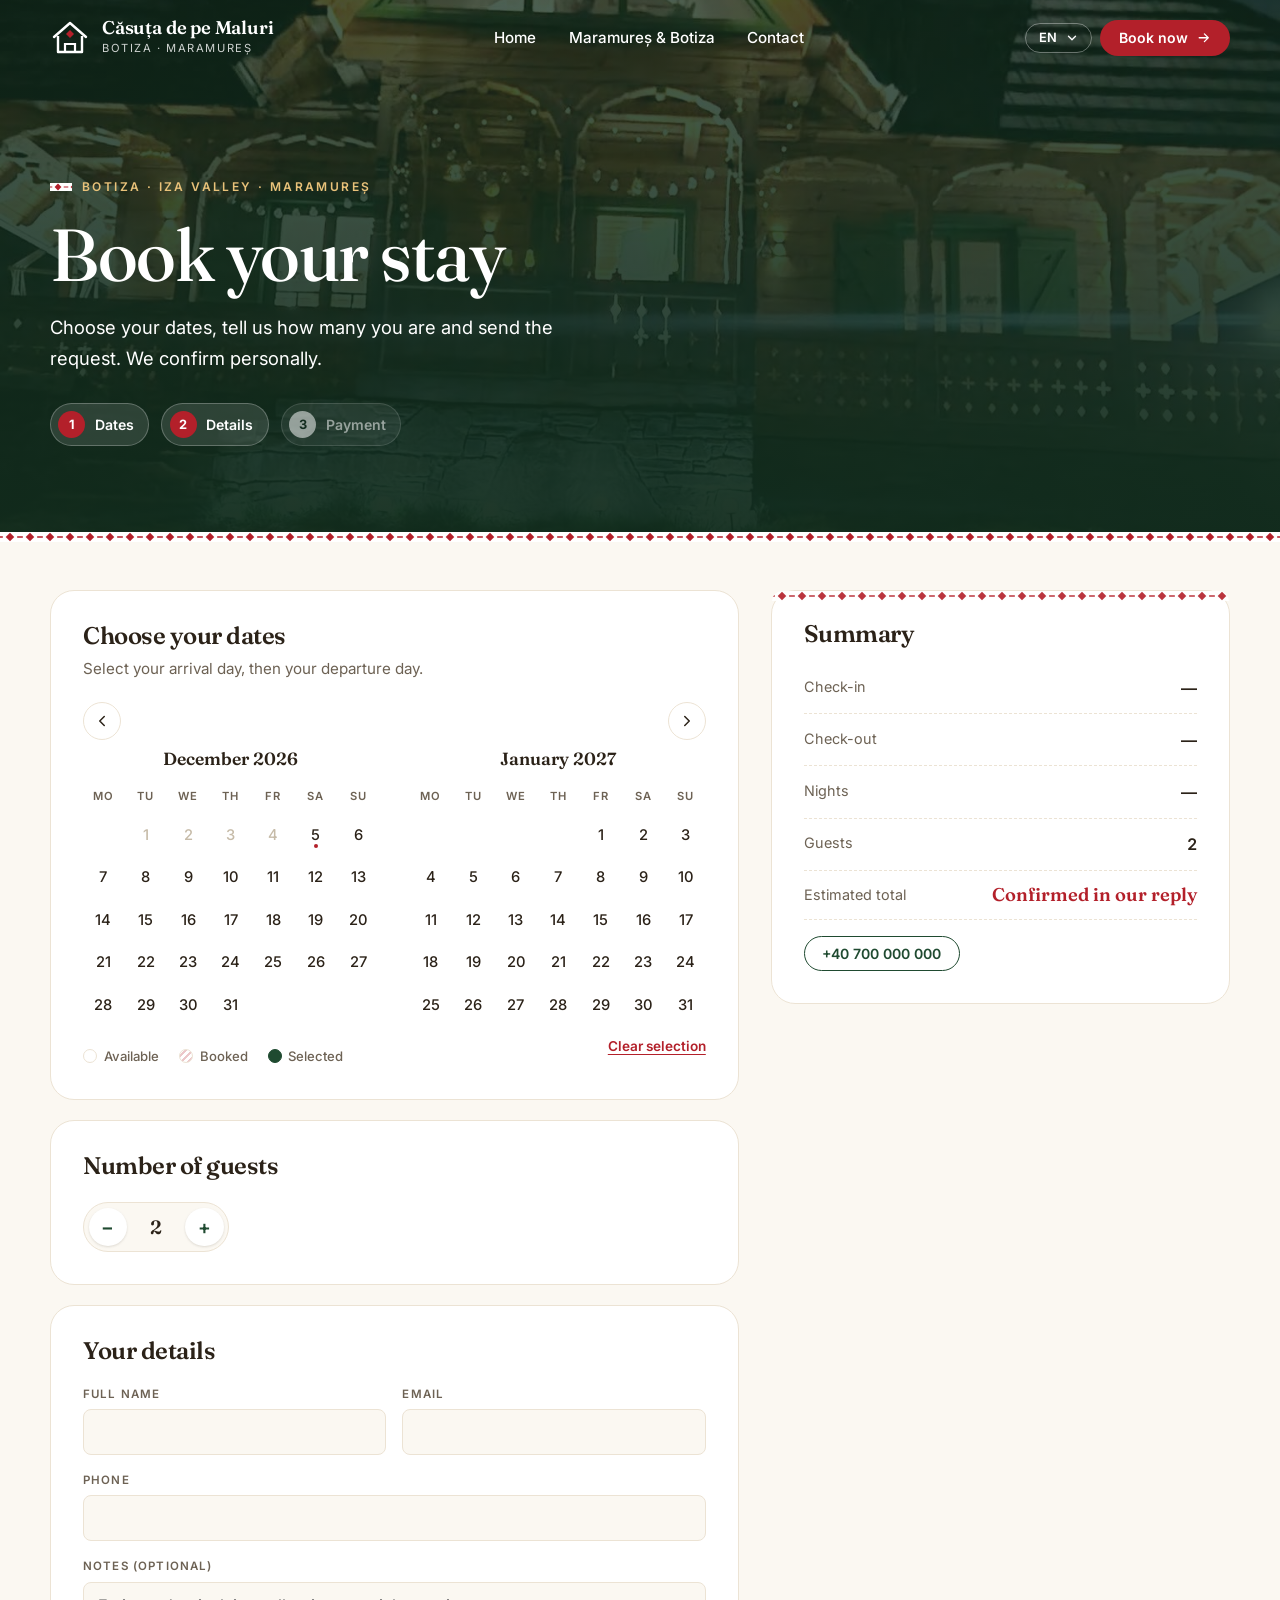
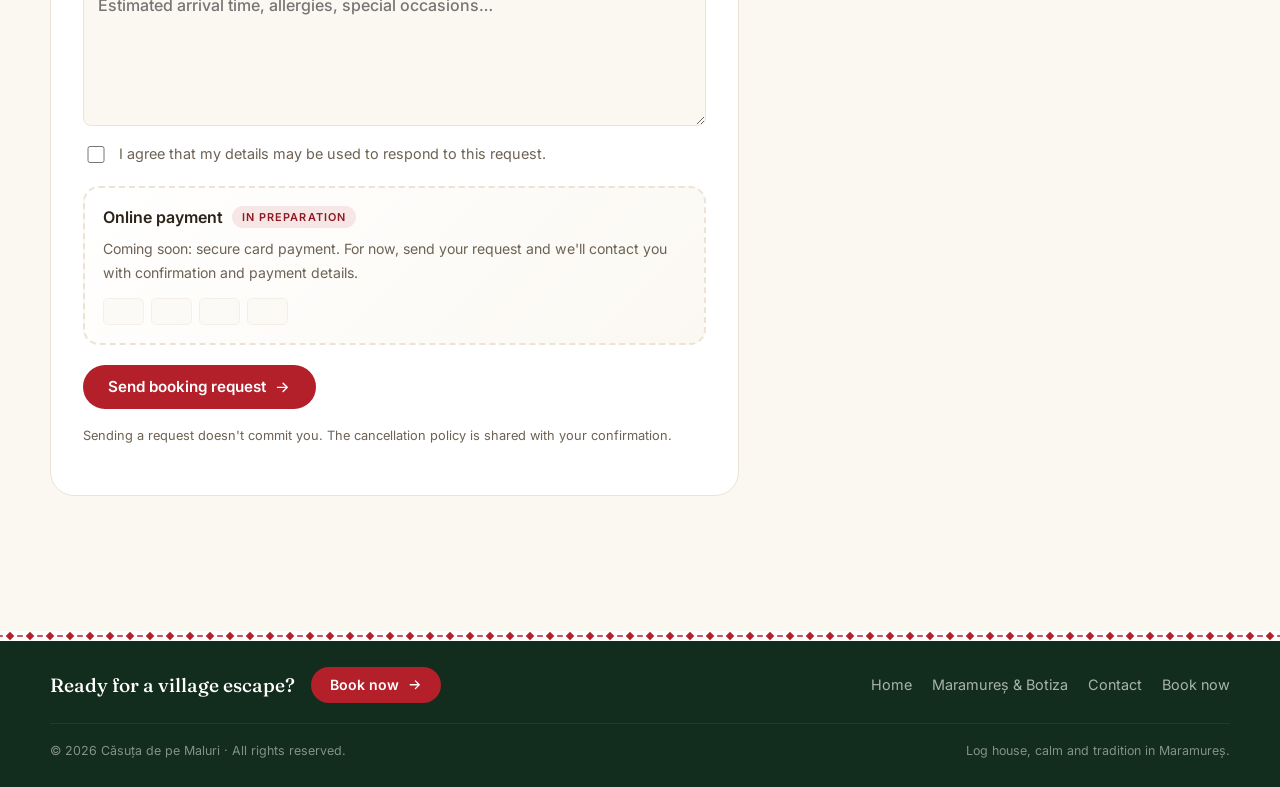
==== booking.html @ 8cbd2771 "Add multilingual Botiza guesthouse website Home (hero carousel, bento sections, seasonal gallery), b" ====
<!doctype html>
<html lang="ro">
<head>
<meta charset="utf-8">
<meta name="viewport" content="width=device-width,initial-scale=1">
<title data-i18n="meta.booking.title">Rezervare · Căsuța de pe Maluri</title>
<meta name="description" data-i18n-content="meta.booking.desc" content="Alege datele și trimite cererea de rezervare.">
<meta name="theme-color" content="#1f4a30">
<link rel="preconnect" href="https://fonts.googleapis.com"><link rel="preconnect" href="https://fonts.gstatic.com" crossorigin>
<link href="https://fonts.googleapis.com/css2?family=Fraunces:ital,opsz,wght@0,9..144,400;0,9..144,500;0,9..144,600;1,9..144,400&family=Inter:wght@400;500;600;700&display=swap" rel="stylesheet">
<link rel="stylesheet" href="assets/css/style.css">
<link rel="icon" href="data:image/svg+xml,%3Csvg xmlns='http://www.w3.org/2000/svg' viewBox='0 0 32 32'%3E%3Crect width='32' height='32' rx='8' fill='%231f4a30'/%3E%3Cpath d='M16 7l7 9-7 9-7-9z' fill='%23b3202a'/%3E%3C/svg%3E">
</head>
<body data-page="booking" data-title="meta.booking.title">
<div id="site-header"></div>
<main id="main">

<header class="page-hero">
  <img src="assets/img/house-night-front.jpg" alt="">
  <div class="container">
    <span class="eyebrow reveal" data-i18n="hero.eyebrow"></span>
    <h1 class="reveal" style="--d:1" data-i18n="bk.title"></h1>
    <p class="reveal" style="--d:2" data-i18n="bk.sub"></p>
    <ol class="steps reveal" style="--d:3;padding:0">
      <li class="is-on"><b>1</b><span data-i18n="bk.step1"></span></li>
      <li class="is-on"><b>2</b><span data-i18n="bk.step2"></span></li>
      <li class="is-off"><b>3</b><span data-i18n="bk.step3"></span></li>
    </ol>
  </div>
</header>

<section class="section" style="padding-top:3rem">
  <div class="container booking" id="booking">
    <form id="bkForm" novalidate>
      <!-- Step 1 · availability calendar (connect CONFIG.booking.availabilityEndpoint) -->
      <div class="box reveal">
        <h2 data-i18n="bk.cal.title"></h2>
        <p class="sub" data-i18n="bk.cal.hint"></p>
        <div class="cal-head">
          <button class="arrow" id="prevM" type="button" data-i18n-aria-label="bk.prev"></button>
          <button class="arrow" id="nextM" type="button" data-i18n-aria-label="bk.next"></button>
        </div>
        <div class="cal" id="cal"></div>
        <div class="cal-foot">
          <div class="legend">
            <span><i></i><b data-i18n="bk.legend.free" style="font-weight:500"></b></span>
            <span><i class="l-b"></i><b data-i18n="bk.legend.booked" style="font-weight:500"></b></span>
            <span><i class="l-s"></i><b data-i18n="bk.legend.sel" style="font-weight:500"></b></span>
          </div>
          <button class="linkbtn" id="clearSel" type="button" data-i18n="bk.clear"></button>
        </div>
        <div class="msg err" id="bkErr" hidden role="alert"></div>
      </div>

      <div class="box reveal">
        <h2 data-i18n="bk.guests"></h2>
        <div class="stepper" style="margin-top:1rem">
          <button type="button" id="gMinus" data-i18n-aria-label="bk.guests.minus">−</button>
          <output id="gOut" aria-live="polite">2</output>
          <button type="button" id="gPlus" data-i18n-aria-label="bk.guests.plus">+</button>
        </div>
      </div>

      <!-- Step 2 · guest details -->
      <div class="box reveal">
        <h2 data-i18n="bk.you"></h2>
        <div class="grid2" style="margin-top:1.25rem">
          <div class="field"><label for="bn" data-i18n="bk.name"></label><input id="bn" name="name" autocomplete="name" required></div>
          <div class="field"><label for="be" data-i18n="bk.email"></label><input id="be" name="email" type="email" autocomplete="email" required></div>
          <div class="field full"><label for="bp" data-i18n="bk.phone"></label><input id="bp" name="phone" type="tel" autocomplete="tel"></div>
          <div class="field full"><label for="bno" data-i18n="bk.notes"></label><textarea id="bno" name="notes" data-i18n-placeholder="bk.notes.ph"></textarea></div>
          <input class="hp" type="text" name="website" tabindex="-1" autocomplete="off" aria-hidden="true">
          <label class="check full"><input type="checkbox" name="consent"><span data-i18n="bk.consent"></span></label>
        </div>

        <!-- Step 3 · payment placeholder (connect CONFIG.booking.paymentProvider) -->
        <div class="pay">
          <h3><span data-i18n="bk.pay.title"></span><span class="badge" data-i18n="bk.pay.badge"></span></h3>
          <p data-i18n="bk.pay.soon"></p>
          <div class="cards-ph" aria-hidden="true"><i></i><i></i><i></i><i></i></div>
        </div>
        <button class="btn btn--red" type="submit"><span data-i18n="bk.submit"></span><svg viewBox="0 0 24 24" fill="none" stroke="currentColor" stroke-width="2" stroke-linecap="round" stroke-linejoin="round"><path d="M5 12h14M13 6l6 6-6 6"/></svg></button>
        <div class="msg ok" id="bkOk" hidden role="status"></div>
        <p class="policy" data-i18n="bk.policy"></p>
      </div>
    </form>

    <aside class="box summary reveal reveal--right" aria-live="polite">
      <div class="folk"></div>
      <h2 data-i18n="bk.sum.title"></h2>
      <dl>
        <div><dt data-i18n="bk.sum.in"></dt><dd id="sIn">—</dd></div>
        <div><dt data-i18n="bk.sum.out"></dt><dd id="sOut">—</dd></div>
        <div><dt data-i18n="bk.sum.nights"></dt><dd id="sNights">—</dd></div>
        <div><dt data-i18n="bk.sum.guests"></dt><dd id="sGuests">2</dd></div>
        <div class="total"><dt data-i18n="bk.sum.price"></dt><dd id="sPrice"></dd></div>
      </dl>
      <a class="btn btn--ghost-dark btn--sm" data-tel href="#"><span data-phone></span></a>
    </aside>
  </div>
</section>

</main>
<div id="site-footer"></div>
<script src="assets/js/config.js"></script>
<script src="assets/js/i18n.js"></script>
<script src="assets/js/app.js"></script>
<script src="assets/js/booking.js"></script>
</body>
</html>
---- assets/css/style.css ----
/* ==========================================================================
   Căsuța de pe Maluri — design system
   Perceptual: warm timber, shutter-green, cream; red + white only as subtle
   folk-embroidery details (thin bands, small accents). Spacing follows a
   4px scale (Tailwind-compatible). Motion is restrained and respects
   prefers-reduced-motion.
   ========================================================================== */
:root{
  --bg:#fbf8f2; --surface:#fff; --ink:#2b2218; --muted:#6d6254; --line:#ece3d4;
  --wood:#a9692f; --wood-d:#7a4519; --forest:#1f4a30; --forest-d:#122c1d;
  --red:#b3202a; --red-d:#8e1820; --red-soft:#f7e6e6; --gold:#e9c27a;
  --r-sm:.5rem; --r:1rem; --r-lg:1.5rem; --r-xl:2rem;
  --sh-sm:0 1px 2px rgb(43 34 24/.06),0 1px 3px rgb(43 34 24/.08);
  --sh:0 10px 30px -12px rgb(43 34 24/.25);
  --sh-lg:0 30px 60px -25px rgb(31 74 48/.45);
  --ease:cubic-bezier(.22,.8,.24,1);
  --font-d:"Fraunces",Georgia,"Times New Roman",serif;
  --font-b:"Inter",system-ui,-apple-system,"Segoe UI",Roboto,sans-serif;
  --header-h:76px;
  /* red & white Maramureș-style diamond band */
  --folk:url("data:image/svg+xml,%3Csvg xmlns='http://www.w3.org/2000/svg' width='28' height='14' viewBox='0 0 28 14'%3E%3Crect width='28' height='14' fill='white'/%3E%3Cpath d='M14 1l6 6-6 6-6-6z' fill='%23b3202a'/%3E%3Cpath d='M0 7h4M24 7h4' stroke='%23b3202a' stroke-width='2'/%3E%3C/svg%3E");
}
*,*::before,*::after{box-sizing:border-box}
html{scroll-behavior:smooth;scroll-padding-top:calc(var(--header-h) + 1rem);-webkit-text-size-adjust:100%}
body{margin:0;background:var(--bg);color:var(--ink);font:400 1rem/1.7 var(--font-b);-webkit-font-smoothing:antialiased;overflow-x:hidden}
img{max-width:100%;display:block}
a{color:inherit}
h1,h2,h3{font-family:var(--font-d);font-weight:600;letter-spacing:-.02em;line-height:1.1;margin:0}
p{margin:0 0 1rem}
::selection{background:var(--red);color:#fff}
:focus-visible{outline:3px solid var(--gold);outline-offset:3px;border-radius:4px}
.container{width:min(1180px,100% - 2rem);margin-inline:auto}
.sr-only{position:absolute;width:1px;height:1px;overflow:hidden;clip:rect(0 0 0 0);white-space:nowrap}
.skip{position:absolute;left:1rem;top:-4rem;background:var(--forest);color:#fff;padding:.5rem 1rem;border-radius:var(--r-sm);z-index:200;transition:top .2s}
.skip:focus{top:1rem}

/* scroll progress (red detail) */
.progress{position:fixed;inset:0 0 auto 0;height:3px;z-index:120;background:transparent;pointer-events:none}
.progress i{display:block;height:100%;width:100%;background:var(--red);transform:scaleX(0);transform-origin:left}

/* ---------- buttons ---------- */
.btn{--bg-b:var(--forest);--fg-b:#fff;display:inline-flex;align-items:center;justify-content:center;gap:.5rem;padding:.8rem 1.5rem;border-radius:999px;border:1.5px solid transparent;background:var(--bg-b);color:var(--fg-b);font:600 .95rem/1 var(--font-b);text-decoration:none;cursor:pointer;position:relative;overflow:hidden;transition:transform .25s var(--ease),box-shadow .25s,background .25s,color .25s}
.btn:hover{transform:translateY(-2px);box-shadow:var(--sh)}
.btn:active{transform:translateY(0)}
.btn svg{width:1.1em;height:1.1em;transition:transform .25s var(--ease)}
.btn:hover svg{transform:translateX(3px)}
.btn--red{--bg-b:var(--red)}.btn--red:hover{background:var(--red-d)}
.btn--light{--bg-b:#fff;--fg-b:var(--forest-d)}
.btn--ghost{--bg-b:transparent;--fg-b:#fff;border-color:rgb(255 255 255/.55)}
.btn--ghost:hover{background:rgb(255 255 255/.14)}
.btn--ghost-dark{--bg-b:transparent;--fg-b:var(--forest);border-color:var(--forest)}
.btn--ghost-dark:hover{background:var(--forest);color:#fff}
.btn--sm{padding:.6rem 1.1rem;font-size:.88rem}
.btn[disabled]{opacity:.5;pointer-events:none}
.btn::after{content:"";position:absolute;inset:0;background:linear-gradient(105deg,transparent 30%,rgb(255 255 255/.35) 50%,transparent 70%);transform:translateX(-120%);transition:transform .7s var(--ease)}
.btn:hover::after{transform:translateX(120%)}

/* ---------- folk band ---------- */
.folk{height:14px;background:var(--folk) repeat-x;background-size:28px 14px;opacity:.9}
.folk--thin{height:8px;background-size:16px 8px}
.rule{display:flex;align-items:center;gap:.75rem;color:var(--red)}
.rule::before,.rule::after{content:"";height:1px;flex:1;background:var(--line)}
.rule svg{width:18px;height:18px}

/* ---------- header ---------- */
.header{position:fixed;inset:0 0 auto 0;z-index:100;height:var(--header-h);display:flex;align-items:center;color:#fff;transition:background .35s,box-shadow .35s,color .35s,height .35s}
.header::after{content:"";position:absolute;left:0;right:0;bottom:-1px;height:4px;background:var(--folk) repeat-x;background-size:16px 8px;opacity:0;transition:opacity .35s}
.header::before{content:"";position:absolute;inset:0;z-index:-1;background:rgb(251 248 242/.92);backdrop-filter:saturate(1.4) blur(14px);-webkit-backdrop-filter:saturate(1.4) blur(14px);opacity:0;transition:opacity .35s;box-shadow:0 1px 0 var(--line)}
.header.is-solid{color:var(--ink);height:68px}
.header.is-solid::before{opacity:1}
.header.is-solid::after{opacity:1}
.header .container{display:flex;align-items:center;justify-content:space-between;gap:1rem}
.brand{display:flex;align-items:center;gap:.75rem;text-decoration:none}
.brand svg{width:40px;height:40px;flex:none}
.brand b{display:block;font:600 1.15rem/1.1 var(--font-d);letter-spacing:-.01em}
.brand small{display:block;font-size:.7rem;letter-spacing:.14em;text-transform:uppercase;opacity:.8}
.nav{display:flex;align-items:center;gap:.25rem}
.nav a.link{position:relative;padding:.5rem .9rem;text-decoration:none;font-weight:500;font-size:.95rem;border-radius:999px}
.nav a.link::after{content:"";position:absolute;left:.9rem;right:.9rem;bottom:.25rem;height:2px;background:var(--red);transform:scaleX(0);transform-origin:left;transition:transform .3s var(--ease)}
.nav a.link:hover::after,.nav a.link[aria-current="page"]::after{transform:scaleX(1)}
.header-actions{display:flex;align-items:center;gap:.5rem}
.lang{position:relative}
.lang>button{display:flex;align-items:center;gap:.4rem;background:transparent;color:inherit;border:1.5px solid currentColor;border-color:color-mix(in srgb,currentColor 35%,transparent);border-radius:999px;padding:.45rem .8rem;font:600 .8rem/1 var(--font-b);letter-spacing:.06em;cursor:pointer}
.lang>button svg{width:14px;height:14px;transition:transform .25s}
.lang.is-open>button svg{transform:rotate(180deg)}
.lang ul{position:absolute;right:0;top:calc(100% + .5rem);list-style:none;margin:0;padding:.35rem;min-width:9rem;background:#fff;color:var(--ink);border-radius:var(--r);box-shadow:var(--sh);border:1px solid var(--line);opacity:0;transform:translateY(-6px);pointer-events:none;transition:opacity .2s,transform .2s var(--ease)}
.lang.is-open ul{opacity:1;transform:none;pointer-events:auto}
.lang li button{width:100%;text-align:left;background:none;border:0;padding:.55rem .75rem;border-radius:.6rem;font:500 .9rem var(--font-b);cursor:pointer;display:flex;justify-content:space-between;color:inherit}
.lang li button:hover{background:var(--bg)}
.lang li button[aria-checked="true"]{color:var(--red);font-weight:700}
.burger{display:none;width:44px;height:44px;border-radius:50%;border:1.5px solid currentColor;background:transparent;color:inherit;cursor:pointer;position:relative}
.burger i{position:absolute;left:12px;right:12px;height:2px;background:currentColor;border-radius:2px;transition:transform .3s var(--ease),opacity .2s}
.burger i:nth-child(1){top:15px}.burger i:nth-child(2){top:21px}.burger i:nth-child(3){top:27px}
.burger[aria-expanded="true"] i:nth-child(1){transform:translateY(6px) rotate(45deg)}
.burger[aria-expanded="true"] i:nth-child(2){opacity:0}
.burger[aria-expanded="true"] i:nth-child(3){transform:translateY(-6px) rotate(-45deg)}
@media (max-width:900px){
  .burger{display:block}
  .nav{position:fixed;inset:0;background:var(--forest-d);color:#fff;flex-direction:column;justify-content:center;gap:.5rem;padding:5rem 2rem 2rem;clip-path:circle(0 at calc(100% - 40px) 38px);transition:clip-path .6s var(--ease);visibility:hidden}
  .nav.is-open{clip-path:circle(150% at calc(100% - 40px) 38px);visibility:visible}
  .nav a.link{font:600 1.9rem var(--font-d);padding:.5rem 0}
  .nav a.link::after{left:0;right:auto;width:2rem;transform:scaleX(1);bottom:.1rem}
  .header-actions .btn--book-desktop{display:none}
  .burger{z-index:2}
  .header.menu-open{color:#fff}
  .header.menu-open::before,.header.menu-open::after{opacity:0}
}
@media (max-width:520px){.brand small{display:none}.brand b{font-size:1rem}.brand svg{width:34px;height:34px}.header-actions{gap:.35rem}.header .btn--sm{padding:.55rem .85rem}}

/* ---------- hero + carousel ---------- */
.hero{position:relative;min-height:100svh;color:#fff;background:var(--forest-d);display:flex;flex-direction:column}
.carousel{position:absolute;inset:0;overflow:hidden}
.slide{position:absolute;inset:0;opacity:0;transition:opacity 1.2s var(--ease);margin:0}
.slide.is-active{opacity:1;z-index:1}
.slide img{width:100%;height:100%;object-fit:cover;transform:scale(1.02);will-change:transform}
.slide.is-active img{animation:kb 9s ease-out forwards}
@keyframes kb{from{transform:scale(1.02)}to{transform:scale(1.12)}}
.slide::after{content:"";position:absolute;inset:0;background:linear-gradient(90deg,rgb(18 44 29/.6) 0%,rgb(18 44 29/.25) 55%,transparent 80%),linear-gradient(180deg,rgb(18 44 29/.55) 0%,rgb(18 44 29/.1) 32%,rgb(18 44 29/.35) 62%,rgb(18 44 29/.88) 100%)}
.hero h1,.hero-sub,.hero .eyebrow{text-shadow:0 2px 24px rgb(0 0 0/.35)}
.hero-content{position:relative;z-index:3;margin-top:auto;padding:calc(var(--header-h) + 3rem) 0 9.5rem;display:grid;gap:1.1rem;max-width:44rem}
.hero .eyebrow{color:var(--gold)}
.hero h1{font-size:clamp(2.8rem,8vw,5.8rem);font-weight:500;text-wrap:balance}
.hero h1 em{font-style:italic;color:var(--gold);font-weight:400}
.hero-sub{font-size:clamp(1.05rem,2vw,1.3rem);max-width:34rem;opacity:.92;margin:0}
.hero-cta{display:flex;flex-wrap:wrap;gap:.75rem;margin-top:.5rem}
.hero-ui{position:absolute;z-index:4;right:max(1rem,calc((100vw - 1180px)/2));bottom:8.5rem;display:flex;align-items:center;gap:1rem}
.hero-cap{position:absolute;z-index:4;left:max(1rem,calc((100vw - 1180px)/2));bottom:6.9rem;font-size:.85rem;opacity:.85;display:flex;align-items:center;gap:.6rem}
.hero-cap::before{content:"";width:2rem;height:2px;background:var(--red)}
.dots{display:flex;gap:.5rem}
.dots button{width:2.2rem;height:4px;border:0;border-radius:4px;background:rgb(255 255 255/.35);padding:0;cursor:pointer;position:relative;overflow:hidden}
.dots button i{position:absolute;inset:0;background:#fff;transform:scaleX(0);transform-origin:left}
.dots button.is-active i{animation:fill var(--dur,6s) linear forwards}
.carousel.is-paused .dots button.is-active i{animation-play-state:paused}
.carousel.no-auto .dots button.is-active i{animation:none;transform:scaleX(1)}
@keyframes fill{to{transform:scaleX(1)}}
.arrow{width:44px;height:44px;border-radius:50%;border:1.5px solid rgb(255 255 255/.55);background:rgb(255 255 255/.08);backdrop-filter:blur(6px);color:#fff;cursor:pointer;display:grid;place-items:center;transition:background .25s,transform .25s var(--ease)}
.arrow:hover{background:#fff;color:var(--forest-d);transform:scale(1.06)}
.arrow svg{width:18px;height:18px}
.scroll-hint{position:absolute;z-index:4;left:50%;bottom:7.4rem;display:none}
.quick{position:relative;z-index:5;transform:translateY(50%)}
.quickbook{background:#fff;color:var(--ink);border-radius:var(--r-lg);box-shadow:var(--sh-lg);padding:1rem;display:grid;grid-template-columns:repeat(3,1fr) auto;gap:.75rem;align-items:end;border:1px solid var(--line)}
.field{display:grid;gap:.3rem;min-width:0}
.field label{font-size:.72rem;font-weight:600;letter-spacing:.1em;text-transform:uppercase;color:var(--muted)}
.field input,.field select,.field textarea{width:100%;font:500 1rem var(--font-b);color:var(--ink);background:var(--bg);border:1.5px solid var(--line);border-radius:var(--r-sm);padding:.75rem .9rem;transition:border-color .2s,box-shadow .2s,background .2s}
.field textarea{min-height:9rem;resize:vertical}
.field input:hover,.field select:hover,.field textarea:hover{border-color:#d9ccb6}
.field input:focus,.field select:focus,.field textarea:focus{outline:0;border-color:var(--forest);box-shadow:0 0 0 4px rgb(31 74 48/.12);background:#fff}
.field input.is-bad,.field textarea.is-bad{border-color:var(--red);box-shadow:0 0 0 4px rgb(179 32 42/.1)}
@media (max-width:820px){
  .quickbook{grid-template-columns:repeat(2,minmax(0,1fr))}
  .quickbook .btn{grid-column:1/-1}
  .quickbook .field:nth-child(3){grid-column:1/-1}
  .hero-ui{bottom:8rem;left:1rem;right:1rem;justify-content:space-between}
  .hero-ui .pp{display:none}
  .hero-ui .dots{flex:1;margin-right:.5rem}.hero-ui .dots button{flex:1;width:auto}
  .hero-cap{display:none}
  .hero-content{padding-bottom:13rem}
}
.field input[type=date]{min-width:0;-webkit-appearance:none;appearance:none}
.btn{white-space:nowrap}
@media (max-width:520px){.header .btn svg{display:none}.brand b{white-space:nowrap}.lang>button{padding:.4rem .6rem}}
@media (max-width:440px){.brand span{display:none}}

/* ---------- sections ---------- */
.section{padding:clamp(4rem,9vw,7.5rem) 0}
.section--first{padding-top:calc(clamp(4rem,9vw,7.5rem) + 4rem)}
.section--tint{background:linear-gradient(180deg,#f4eee2,var(--bg))}
.section--dark{background:var(--forest-d);color:#fff}
.eyebrow{display:inline-flex;align-items:center;gap:.6rem;font:600 .75rem/1 var(--font-b);letter-spacing:.2em;text-transform:uppercase;color:var(--wood-d)}
.eyebrow::before{content:"";width:1.4rem;height:8px;background:var(--folk) repeat-x;background-size:16px 8px}
.section--dark .eyebrow{color:var(--gold)}
.head{max-width:42rem;margin-bottom:clamp(2rem,5vw,3.5rem);display:grid;gap:1rem}
.head h2{font-size:clamp(2rem,4.6vw,3.4rem);text-wrap:balance}
.head p{color:var(--muted);font-size:1.1rem;margin:0}
.section--dark .head p{color:rgb(255 255 255/.75)}
.head--center{margin-inline:auto;text-align:center;justify-items:center}

/* welcome */
.welcome{display:grid;grid-template-columns:1.05fr 1fr;gap:clamp(2rem,6vw,5rem);align-items:center}
.welcome h2{font-size:clamp(2rem,4.6vw,3.3rem);margin:1rem 0 1.25rem;text-wrap:balance}
.welcome p{color:var(--muted);font-size:1.08rem}
.link-arrow{display:inline-flex;align-items:center;gap:.5rem;font-weight:600;color:var(--forest);text-decoration:none;border-bottom:2px solid var(--red);padding-bottom:2px;transition:gap .25s var(--ease)}
.link-arrow:hover{gap:.9rem}
.link-arrow svg{width:1em;height:1em}
.stats{display:grid;grid-template-columns:1fr 1fr;gap:1rem;margin-top:2rem}
.stat{padding:1.1rem 1.2rem;background:#fff;border:1px solid var(--line);border-radius:var(--r);transition:transform .3s var(--ease),box-shadow .3s}
.stat:hover{transform:translateY(-4px);box-shadow:var(--sh)}
.stat b{display:block;font:500 2.4rem/1 var(--font-d);color:var(--forest);font-variant-numeric:tabular-nums}
.stat span{font-size:.88rem;color:var(--muted)}
.welcome-media{position:relative}
.welcome-media .frame{border-radius:var(--r-xl) var(--r-xl) var(--r-xl) 7rem;overflow:hidden;aspect-ratio:4/5;box-shadow:var(--sh-lg)}
.welcome-media img{width:100%;height:100%;object-fit:cover}
.welcome-media .tag{position:absolute;left:-1rem;bottom:2rem;background:#fff;border-radius:var(--r);padding:.8rem 1rem;box-shadow:var(--sh);display:flex;align-items:center;gap:.7rem;font-size:.85rem;font-weight:600}
.welcome-media .tag i{width:2.4rem;height:1.2rem;background:var(--folk) repeat-x;background-size:16px 8px;background-position:center;border:1px solid var(--line);border-radius:.3rem}
.welcome-media .small{position:absolute;right:-1rem;top:2rem;width:38%;aspect-ratio:1;border-radius:var(--r-lg);overflow:hidden;border:6px solid var(--bg);box-shadow:var(--sh)}
.welcome-media .small img{width:100%;height:100%;object-fit:cover}
@media (max-width:900px){.welcome{grid-template-columns:1fr}.welcome-media{order:-1}.welcome-media .tag{left:.5rem}.welcome-media .small{right:.5rem}}

/* ---------- bento ---------- */
.bento{display:grid;grid-template-columns:repeat(12,1fr);grid-auto-rows:clamp(130px,16vw,190px);gap:1rem}
.tile{position:relative;overflow:hidden;border-radius:var(--r-lg);background:var(--forest);color:#fff;isolation:isolate;cursor:default;transition:transform .5s var(--ease),box-shadow .5s;box-shadow:var(--sh-sm)}
.tile:hover{transform:translateY(-4px);box-shadow:var(--sh-lg)}
.tile img{position:absolute;inset:0;width:100%;height:100%;object-fit:cover;z-index:-2;transition:transform 1.1s var(--ease)}
.tile:hover img{transform:scale(1.07)}
.tile::before{content:"";position:absolute;inset:0;z-index:-1;background:linear-gradient(180deg,transparent 35%,rgb(18 44 29/.85))}
.tile::after{content:"";position:absolute;inset:0;z-index:0;pointer-events:none;background:radial-gradient(420px circle at var(--mx,50%) var(--my,50%),rgb(255 255 255/.18),transparent 45%);opacity:0;transition:opacity .4s}
.tile:hover::after{opacity:1}
.tile-body{position:absolute;left:0;right:0;bottom:0;padding:1.25rem 1.4rem;z-index:1}
.tile h3{font-size:clamp(1.15rem,2vw,1.55rem);font-weight:500}
.tile p{margin:.35rem 0 0;font-size:.92rem;opacity:.9;max-width:30ch;max-height:0;opacity:0;transition:max-height .5s var(--ease),opacity .4s,margin .4s}
.tile:hover p,.tile:focus-within p{max-height:6rem;opacity:.92}
.tile .n{position:absolute;top:1rem;left:1.2rem;z-index:1;font:600 .72rem var(--font-b);letter-spacing:.18em;padding:.3rem .6rem;border-radius:999px;background:rgb(255 255 255/.14);backdrop-filter:blur(6px);border:1px solid rgb(255 255 255/.25)}
.tile .dot{position:absolute;top:1.1rem;right:1.2rem;width:10px;height:10px;border-radius:50%;background:var(--red);box-shadow:0 0 0 4px rgb(255 255 255/.85)}
@media (hover:none){.tile p{max-height:6rem;opacity:.92}}
.s-a{grid-column:span 7;grid-row:span 3}.s-b{grid-column:span 5;grid-row:span 2}.s-c{grid-column:span 5;grid-row:span 1}
.s-d{grid-column:span 4;grid-row:span 2}.s-e{grid-column:span 4;grid-row:span 2}.s-f{grid-column:span 4;grid-row:span 2}
.x-a{grid-column:span 5;grid-row:span 3}.x-b{grid-column:span 7;grid-row:span 2}.x-c{grid-column:span 4;grid-row:span 1}
.x-d{grid-column:span 3;grid-row:span 1}.x-e{grid-column:span 7;grid-row:span 2}.x-f{grid-column:span 5;grid-row:span 2}
@media (max-width:900px){
  .bento{grid-template-columns:repeat(2,1fr);grid-auto-rows:170px}
  .bento>.tile{grid-column:span 1!important;grid-row:span 1!important}
  .bento>.tile:nth-child(3n+1){grid-column:span 2!important;grid-row:span 2!important}
}
@media (max-width:520px){.bento{grid-auto-rows:150px}}

/* ---------- gallery ---------- */
.tabs{display:flex;flex-wrap:wrap;gap:.5rem;margin-bottom:1.5rem;padding:.35rem;background:#fff;border:1px solid var(--line);border-radius:999px;width:fit-content;max-width:100%}
.tabs button{border:0;background:transparent;font:600 .9rem var(--font-b);padding:.6rem 1.2rem;border-radius:999px;color:var(--muted);cursor:pointer;transition:color .25s,background .25s}
.tabs button:hover{color:var(--ink)}
.tabs button[aria-selected="true"]{background:var(--forest);color:#fff}
.gallery{display:grid;grid-template-columns:repeat(3,1fr);grid-auto-rows:clamp(150px,20vw,240px);gap:1rem}
.gallery[hidden]{display:none}
.gallery button:first-child{grid-column:span 2;grid-row:span 2}
@media (max-width:640px){.gallery{grid-template-columns:1fr 1fr}.gallery button:first-child{grid-column:auto;grid-row:auto}}
.gallery button{display:block;width:100%;height:100%;padding:0;border:0;margin:0;border-radius:var(--r);overflow:hidden;cursor:zoom-in;position:relative;background:var(--line);opacity:0;transform:translateY(16px);animation:rise .7s var(--ease) forwards;animation-delay:calc(var(--i,0)*70ms)}
.gallery img{width:100%;height:100%;object-fit:cover;transition:transform .9s var(--ease),filter .4s}
.gallery button:hover img{transform:scale(1.05);filter:brightness(1.05)}
.gallery button::after{content:"";position:absolute;right:.75rem;bottom:.75rem;width:2.2rem;height:2.2rem;border-radius:50%;background:#fff url("data:image/svg+xml,%3Csvg xmlns='http://www.w3.org/2000/svg' viewBox='0 0 24 24' fill='none' stroke='%23b3202a' stroke-width='2.2' stroke-linecap='round'%3E%3Cpath d='M11 5v12M5 11h12'/%3E%3C/svg%3E") center/55% no-repeat;opacity:0;transform:scale(.7);transition:opacity .3s,transform .3s var(--ease)}
.gallery button:hover::after{opacity:1;transform:none}
@keyframes rise{to{opacity:1;transform:none}}

/* lightbox */
.lightbox{position:fixed;inset:0;z-index:300;background:rgb(10 20 14/.94);display:grid;place-items:center;opacity:0;visibility:hidden;transition:opacity .3s,visibility .3s}
.lightbox.is-open{opacity:1;visibility:visible}
.lightbox figure{margin:0;max-width:min(1100px,92vw);text-align:center}
.lightbox img{max-height:80vh;width:auto;max-width:100%;border-radius:var(--r);box-shadow:0 30px 80px rgb(0 0 0/.5);transform:scale(.96);transition:transform .4s var(--ease)}
.lightbox.is-open img{transform:none}
.lightbox figcaption{color:#fff;margin-top:1rem;font-size:.95rem;opacity:.85}
.lightbox .arrow{position:absolute;top:50%;translate:0 -50%}
.lightbox .prev{left:1rem}.lightbox .next{right:1rem}
.lightbox .close{position:absolute;top:1rem;right:1rem;translate:none}

/* ---------- around cards ---------- */
.cards{display:grid;grid-template-columns:repeat(4,1fr);gap:1rem}
.card{position:relative;background:#fff;border:1px solid var(--line);border-radius:var(--r-lg);padding:1.6rem;overflow:hidden;transition:transform .4s var(--ease),box-shadow .4s,border-color .4s;display:flex;flex-direction:column;gap:.75rem;text-decoration:none}
.card:hover{transform:translateY(-6px);box-shadow:var(--sh);border-color:transparent}
.card::before{content:"";position:absolute;left:0;top:0;right:0;height:6px;background:var(--folk) repeat-x;background-size:14px 6px;opacity:0;transition:opacity .3s}
.card:hover::before{opacity:1}
.card .ico{width:3rem;height:3rem;border-radius:1rem;background:var(--red-soft);color:var(--red);display:grid;place-items:center;transition:background .3s,color .3s,transform .4s var(--ease)}
.card:hover .ico{background:var(--red);color:#fff;transform:rotate(-6deg) scale(1.05)}
.card .ico svg{width:1.5rem;height:1.5rem}
.card h3{font-size:1.25rem}
.card p{color:var(--muted);font-size:.95rem;margin:0}
.center-cta{margin-top:2.5rem;text-align:center}
@media (max-width:1000px){.cards{grid-template-columns:1fr 1fr}}
@media (max-width:560px){.cards{grid-template-columns:1fr}}

/* ---------- good to know + cta ---------- */
.glance{display:grid;grid-template-columns:repeat(4,1fr);gap:1px;background:rgb(255 255 255/.15);border-radius:var(--r-lg);overflow:hidden;margin-bottom:3rem}
.glance div{background:var(--forest-d);padding:1.4rem 1.5rem}
.glance small{display:block;font-size:.72rem;letter-spacing:.14em;text-transform:uppercase;color:var(--gold);margin-bottom:.4rem}
.glance span{font:500 1.15rem/1.3 var(--font-d)}
.cta-band{position:relative;border-radius:var(--r-xl);overflow:hidden;color:#fff;padding:clamp(2.5rem,6vw,4.5rem);display:grid;gap:1.25rem;justify-items:start;isolation:isolate}
.cta-band img{position:absolute;inset:0;width:100%;height:100%;object-fit:cover;z-index:-2}
.cta-band::before{content:"";position:absolute;inset:0;z-index:-1;background:linear-gradient(100deg,rgb(18 44 29/.92),rgb(18 44 29/.45))}
.cta-band::after{content:"";position:absolute;left:0;right:0;bottom:0;height:14px;background:var(--folk) repeat-x;background-size:28px 14px}
.cta-band h2{font-size:clamp(2rem,5vw,3.6rem);max-width:16ch;text-wrap:balance}
.cta-band p{max-width:34rem;opacity:.9;margin:0}
.cta-actions{display:flex;flex-wrap:wrap;gap:.75rem}
@media (max-width:760px){.glance{grid-template-columns:1fr 1fr}}

/* ---------- footer ---------- */
.footer{background:var(--forest-d);color:rgb(255 255 255/.8);position:relative}
.footer::before{content:"";display:block;height:10px;background:var(--folk) repeat-x;background-size:20px 10px}
.footer .container{display:flex;flex-wrap:wrap;align-items:center;justify-content:space-between;gap:1.25rem 2rem;padding:1.6rem 0}
.footer .f-cta{display:flex;align-items:center;gap:1rem;flex-wrap:wrap}
.footer .f-cta strong{font:500 1.2rem var(--font-d);color:#fff}
.footer .f-links{display:flex;gap:1.25rem;flex-wrap:wrap;font-size:.9rem}
.footer .f-links a{text-decoration:none;opacity:.8;transition:opacity .2s}
.footer .f-links a:hover{opacity:1;text-decoration:underline;text-decoration-color:var(--red);text-underline-offset:4px}
.footer .legal{width:100%;font-size:.78rem;opacity:.6;border-top:1px solid rgb(255 255 255/.12);padding-top:1rem;display:flex;justify-content:space-between;gap:1rem;flex-wrap:wrap}
.to-top{position:fixed;right:1rem;bottom:1rem;z-index:90;width:46px;height:46px;border-radius:50%;border:0;background:var(--red);color:#fff;cursor:pointer;display:grid;place-items:center;box-shadow:var(--sh);opacity:0;transform:translateY(12px);pointer-events:none;transition:opacity .3s,transform .3s var(--ease)}
.to-top.is-show{opacity:1;transform:none;pointer-events:auto}
.to-top svg{width:18px;height:18px}

/* ---------- inner page hero ---------- */
.page-hero{position:relative;color:#fff;background:var(--forest-d);padding:calc(var(--header-h) + clamp(3rem,8vw,6rem)) 0 clamp(3rem,7vw,5rem);overflow:hidden;isolation:isolate}
.page-hero>img{position:absolute;inset:0;width:100%;height:100%;object-fit:cover;z-index:-2;opacity:.55}
.page-hero::before{content:"";position:absolute;inset:0;z-index:-1;background:linear-gradient(180deg,rgb(18 44 29/.55),rgb(18 44 29/.92))}
.page-hero::after{content:"";position:absolute;left:0;right:0;bottom:0;height:10px;background:var(--folk) repeat-x;background-size:20px 10px}
.page-hero .eyebrow{color:var(--gold)}
.page-hero h1{font-size:clamp(2.4rem,6.5vw,4.6rem);font-weight:500;margin:1rem 0;text-wrap:balance}
.page-hero p{max-width:36rem;font-size:1.15rem;opacity:.9;margin:0}

/* ---------- area page ---------- */
.toc{position:sticky;top:var(--header-h);z-index:50;background:rgb(251 248 242/.92);backdrop-filter:blur(12px);border-bottom:1px solid var(--line)}
.toc .container{display:flex;gap:.25rem;overflow-x:auto;padding:.6rem 0;scrollbar-width:none}
.toc a{white-space:nowrap;text-decoration:none;font-weight:500;font-size:.9rem;padding:.5rem 1rem;border-radius:999px;color:var(--muted);transition:background .25s,color .25s}
.toc a:hover{color:var(--ink)}
.toc a.is-active{background:var(--forest);color:#fff}
.split{display:grid;grid-template-columns:1fr 1fr;gap:clamp(2rem,6vw,5rem);align-items:center}
.split h2{font-size:clamp(1.9rem,4vw,3rem);margin:1rem 0 1.25rem;text-wrap:balance}
.split p{color:var(--muted);font-size:1.08rem}
.split .media{border-radius:var(--r-xl);overflow:hidden;aspect-ratio:5/4;box-shadow:var(--sh-lg)}
.split .media img{width:100%;height:100%;object-fit:cover;transition:transform 1.2s var(--ease)}
.split .media:hover img{transform:scale(1.05)}
.split--rev .media{order:2}
@media (max-width:860px){.split{grid-template-columns:1fr}.split--rev .media{order:0}}
.facts{display:grid;grid-template-columns:repeat(4,1fr);gap:1rem;margin-top:2rem}
.fact{background:#fff;border:1px solid var(--line);border-radius:var(--r);padding:1.1rem 1.2rem;border-left:4px solid var(--red)}
.fact small{display:block;font-size:.7rem;letter-spacing:.14em;text-transform:uppercase;color:var(--muted);margin-bottom:.3rem}
.fact span{font:500 1.05rem/1.3 var(--font-d)}
@media (max-width:860px){.facts{grid-template-columns:1fr 1fr}}
.see{display:grid;grid-template-columns:repeat(3,1fr);gap:1rem;counter-reset:s}
.see article{counter-increment:s;background:#fff;border:1px solid var(--line);border-radius:var(--r-lg);padding:1.6rem;position:relative;transition:transform .4s var(--ease),box-shadow .4s}
.see article:hover{transform:translateY(-5px);box-shadow:var(--sh)}
.see article::before{content:counter(s,decimal-leading-zero);font:500 2.6rem/1 var(--font-d);color:var(--red);opacity:.9;display:block;margin-bottom:.75rem}
.see h3{font-size:1.25rem;margin-bottom:.5rem}
.see p{margin:0;color:var(--muted);font-size:.96rem}
@media (max-width:900px){.see{grid-template-columns:1fr 1fr}}@media (max-width:560px){.see{grid-template-columns:1fr}}
.how{display:grid;grid-template-columns:1.1fr 1fr;gap:2rem;align-items:start}
.panel{background:#fff;border:1px solid var(--line);border-radius:var(--r-lg);padding:1.5rem}
.panel [role=tabpanel]{animation:fade .5s var(--ease)}
.panel [role=tabpanel] p{color:var(--muted);margin:1rem 0 0}
@keyframes fade{from{opacity:0;transform:translateY(8px)}to{opacity:1;transform:none}}
.note{font-size:.88rem;color:var(--muted);margin-top:1rem;padding-left:1rem;border-left:3px solid var(--red)}
.map{border-radius:var(--r-lg);overflow:hidden;border:1px solid var(--line);box-shadow:var(--sh);min-height:360px;background:var(--line)}
.map iframe{width:100%;height:100%;min-height:360px;border:0;display:block}
@media (max-width:900px){.how{grid-template-columns:1fr}}
.faq-tools{display:flex;gap:1rem;flex-wrap:wrap;margin-bottom:1.5rem}
.faq-tools .field{flex:1;min-width:14rem}
.faq-list{display:grid;gap:.75rem;max-width:52rem}
.qa{background:#fff;border:1px solid var(--line);border-radius:var(--r);overflow:hidden;transition:border-color .3s,box-shadow .3s}
.qa.is-open{border-color:var(--forest);box-shadow:var(--sh)}
.qa[hidden]{display:none}
.qa h3{font:inherit;letter-spacing:0}
.qa button{width:100%;text-align:left;border:0;background:none;padding:1.1rem 1.3rem;display:flex;align-items:center;gap:1rem;justify-content:space-between;font:600 1.02rem/1.4 var(--font-b);color:var(--ink);cursor:pointer}
.qa button i{flex:none;width:1.8rem;height:1.8rem;border-radius:50%;background:var(--red-soft);position:relative;transition:background .3s,transform .4s var(--ease)}
.qa button i::before,.qa button i::after{content:"";position:absolute;left:50%;top:50%;width:.7rem;height:2px;background:var(--red);translate:-50% -50%;transition:transform .3s,background .3s}
.qa button i::after{transform:rotate(90deg)}
.qa.is-open button i{background:var(--red);transform:rotate(180deg)}
.qa.is-open button i::before,.qa.is-open button i::after{background:#fff}
.qa.is-open button i::after{transform:rotate(0)}
.qa .ans{display:grid;grid-template-rows:0fr;transition:grid-template-rows .45s var(--ease)}
.qa.is-open .ans{grid-template-rows:1fr}
.qa .ans>div{overflow:hidden}
.qa .ans p{padding:0 1.3rem 1.3rem;margin:0;color:var(--muted)}
.faq-more{margin-top:2rem;display:flex;gap:1rem;align-items:center;flex-wrap:wrap;color:var(--muted)}
.faq-none{color:var(--muted);padding:1rem 0}

/* ---------- booking ---------- */
.steps{display:flex;gap:.75rem;flex-wrap:wrap;margin-top:1.75rem}
.steps li{list-style:none;display:flex;align-items:center;gap:.6rem;font-size:.88rem;font-weight:600;padding:.45rem .9rem .45rem .45rem;border-radius:999px;background:rgb(255 255 255/.12);border:1px solid rgb(255 255 255/.25)}
.steps li b{display:grid;place-items:center;width:1.7rem;height:1.7rem;border-radius:50%;background:#fff;color:var(--forest-d);font-size:.8rem}
.steps li.is-on b{background:var(--red);color:#fff}
.steps li.is-off{opacity:.55}
.booking{display:grid;grid-template-columns:minmax(0,1.5fr) minmax(0,1fr);gap:2rem;align-items:start}
.box{background:#fff;border:1px solid var(--line);border-radius:var(--r-lg);padding:clamp(1.2rem,3vw,2rem);margin-bottom:1.25rem}
.box h2{font-size:1.5rem;margin-bottom:.4rem}
.box .sub{color:var(--muted);font-size:.95rem;margin-bottom:1.25rem}
.cal{display:grid;grid-template-columns:1fr 1fr;gap:2rem}
.cal-month h3{text-align:center;font:600 1.1rem var(--font-d);text-transform:capitalize;margin-bottom:.75rem;letter-spacing:0}
.cal-head{display:flex;justify-content:space-between;align-items:center;margin-bottom:.5rem}
.cal-head .arrow{border-color:var(--line);color:var(--ink);background:#fff;width:38px;height:38px}
.cal-head .arrow:hover{background:var(--forest);color:#fff}
.cal-grid{display:grid;grid-template-columns:repeat(7,1fr);gap:2px;text-align:center}
.cal-grid .dow{font-size:.7rem;font-weight:600;letter-spacing:.08em;text-transform:uppercase;color:var(--muted);padding:.4rem 0}
.day{aspect-ratio:1;border:0;background:transparent;border-radius:50%;font:500 .92rem var(--font-b);color:var(--ink);cursor:pointer;position:relative;transition:background .2s,color .2s,transform .2s var(--ease)}
.day:hover:not(:disabled){background:var(--red-soft);color:var(--red-d);transform:scale(1.08)}
.day:disabled{color:#c6bba8;cursor:not-allowed}
.day.is-booked{color:#c6bba8;text-decoration:line-through;background:repeating-linear-gradient(135deg,transparent 0 4px,rgb(179 32 42/.08) 4px 6px)}
.day.is-today::after{content:"";position:absolute;left:50%;bottom:18%;width:4px;height:4px;border-radius:50%;background:var(--red);translate:-50% 0}
.day.in-range{background:rgb(31 74 48/.12);border-radius:0;color:var(--forest-d)}
.day.is-start,.day.is-end{background:var(--forest);color:#fff;font-weight:700}
.day.is-start{border-radius:50% 0 0 50%}.day.is-end{border-radius:0 50% 50% 0}
.day.is-start.is-end{border-radius:50%}
.pad{aspect-ratio:1}
.legend{display:flex;gap:1.25rem;flex-wrap:wrap;font-size:.82rem;color:var(--muted);margin-top:1.25rem;align-items:center}
.legend span{display:inline-flex;align-items:center;gap:.4rem}
.legend i{width:.9rem;height:.9rem;border-radius:50%;border:1.5px solid var(--line)}
.legend .l-b{background:repeating-linear-gradient(135deg,#fff 0 3px,rgb(179 32 42/.25) 3px 5px)}
.legend .l-s{background:var(--forest);border-color:var(--forest)}
.cal-foot{display:flex;justify-content:space-between;align-items:center;gap:1rem;flex-wrap:wrap}
.linkbtn{background:none;border:0;color:var(--red);font:600 .85rem var(--font-b);cursor:pointer;text-decoration:underline;text-underline-offset:3px;padding:0}
.stepper{display:inline-flex;align-items:center;gap:1rem;background:var(--bg);border:1.5px solid var(--line);border-radius:999px;padding:.3rem}
.stepper button{width:2.4rem;height:2.4rem;border-radius:50%;border:0;background:#fff;box-shadow:var(--sh-sm);font:600 1.2rem var(--font-b);cursor:pointer;color:var(--forest);transition:transform .2s var(--ease),background .2s}
.stepper button:hover{background:var(--forest);color:#fff;transform:scale(1.06)}
.stepper output{min-width:2ch;text-align:center;font:600 1.2rem var(--font-d);font-variant-numeric:tabular-nums}
.grid2{display:grid;grid-template-columns:1fr 1fr;gap:1rem}
.grid2 .full{grid-column:1/-1}
.check{display:flex;gap:.7rem;align-items:flex-start;font-size:.9rem;color:var(--muted);cursor:pointer}
.check input{margin-top:.25rem;accent-color:var(--forest);width:1.1rem;height:1.1rem;flex:none}
.summary{position:sticky;top:calc(var(--header-h) + 1rem);margin:0}
.summary dl{margin:1rem 0;display:grid;gap:.1rem}
.summary dl div{display:flex;justify-content:space-between;gap:1rem;padding:.7rem 0;border-bottom:1px dashed var(--line)}
.summary dt{color:var(--muted);font-size:.9rem}
.summary dd{margin:0;font-weight:600;text-align:right;font-variant-numeric:tabular-nums}
.summary .total dd{color:var(--red);font:600 1.15rem var(--font-d)}
.summary .folk{--pad:clamp(1.2rem,3vw,2rem);margin:calc(var(--pad)*-1) calc(var(--pad)*-1) 1.25rem;height:10px;background-size:20px 10px;border-radius:var(--r-lg) var(--r-lg) 0 0}
.pay{border:2px dashed var(--line);border-radius:var(--r);padding:1.1rem;background:linear-gradient(135deg,#fff,var(--bg));margin:1.25rem 0;position:relative}
.pay h3{font:600 1rem var(--font-b);letter-spacing:0;display:flex;gap:.6rem;align-items:center;flex-wrap:wrap}
.pay .badge{font-size:.68rem;letter-spacing:.1em;text-transform:uppercase;background:var(--red-soft);color:var(--red-d);border-radius:999px;padding:.25rem .6rem}
.pay p{font-size:.88rem;color:var(--muted);margin:.6rem 0 0}
.cards-ph{display:flex;gap:.4rem;margin-top:.8rem;opacity:.5}
.cards-ph i{width:2.6rem;height:1.7rem;border-radius:.3rem;border:1.5px solid var(--line);background:var(--bg)}
.msg{padding:.8rem 1rem;border-radius:var(--r-sm);font-size:.92rem;margin-top:1rem}
.msg[hidden]{display:none}
.msg.err{background:var(--red-soft);color:var(--red-d);border:1px solid #efc4c6}
.msg.ok{background:#e7f1ea;color:var(--forest-d);border:1px solid #c5dccb}
.policy{font-size:.8rem;color:var(--muted);margin-top:1rem}
@media (max-width:980px){.booking{grid-template-columns:1fr}.summary{position:static}}
@media (max-width:640px){.cal{grid-template-columns:1fr}.cal .cal-month:nth-child(2){display:none}.grid2{grid-template-columns:1fr}}

/* ---------- contact ---------- */
.contact{display:grid;grid-template-columns:minmax(0,1fr) minmax(0,1.2fr);gap:2rem;align-items:start}
.info{display:grid;gap:1rem}
.info a,.info div.ic{display:flex;gap:1rem;align-items:center;background:#fff;border:1px solid var(--line);border-radius:var(--r);padding:1.1rem 1.2rem;text-decoration:none;transition:transform .3s var(--ease),box-shadow .3s,border-color .3s}
.info a:hover{transform:translateX(6px);box-shadow:var(--sh);border-color:var(--red)}
.info .ico{flex:none;width:2.8rem;height:2.8rem;border-radius:.9rem;background:var(--red-soft);color:var(--red);display:grid;place-items:center}
.info .ico svg{width:1.3rem;height:1.3rem}
.info small{display:block;font-size:.7rem;letter-spacing:.14em;text-transform:uppercase;color:var(--muted)}
.info b{font-weight:600}
.book-teaser{background:var(--forest);color:#fff;border-radius:var(--r);padding:1.4rem;display:flex;gap:1rem;align-items:center;justify-content:space-between;flex-wrap:wrap;position:relative;overflow:hidden}
.book-teaser::after{content:"";position:absolute;left:0;right:0;bottom:0;height:8px;background:var(--folk) repeat-x;background-size:16px 8px}
.book-teaser h3{font-size:1.3rem}.book-teaser p{margin:.2rem 0 0;opacity:.8;font-size:.92rem}
@media (max-width:900px){.contact{grid-template-columns:1fr}}
.hp{position:absolute;left:-9999px;opacity:0}

/* ---------- reveal ---------- */
.reveal{opacity:0;transform:translateY(28px);transition:opacity .9s var(--ease),transform .9s var(--ease);transition-delay:calc(var(--d,0)*90ms)}
.reveal.is-in{opacity:1;transform:none}
.reveal--left{transform:translateX(-32px)}.reveal--right{transform:translateX(32px)}
.reveal--scale{transform:scale(.94)}
@media (max-width:900px){.reveal--left,.reveal--right{transform:translateY(28px)}}
.lang-swap{transition:opacity .18s}
body.is-swapping [data-i18n]{opacity:0}
.page-fade{animation:pagein .6s var(--ease)}
@keyframes pagein{from{opacity:0}to{opacity:1}}
body.is-leaving{opacity:0;transition:opacity .25s}

@media (prefers-reduced-motion:reduce){
  *,*::before,*::after{animation-duration:.001ms!important;animation-iteration-count:1!important;transition-duration:.001ms!important;scroll-behavior:auto!important}
  .reveal{opacity:1;transform:none}
  .slide.is-active img{animation:none}
}
.js-off .reveal{opacity:1;transform:none}
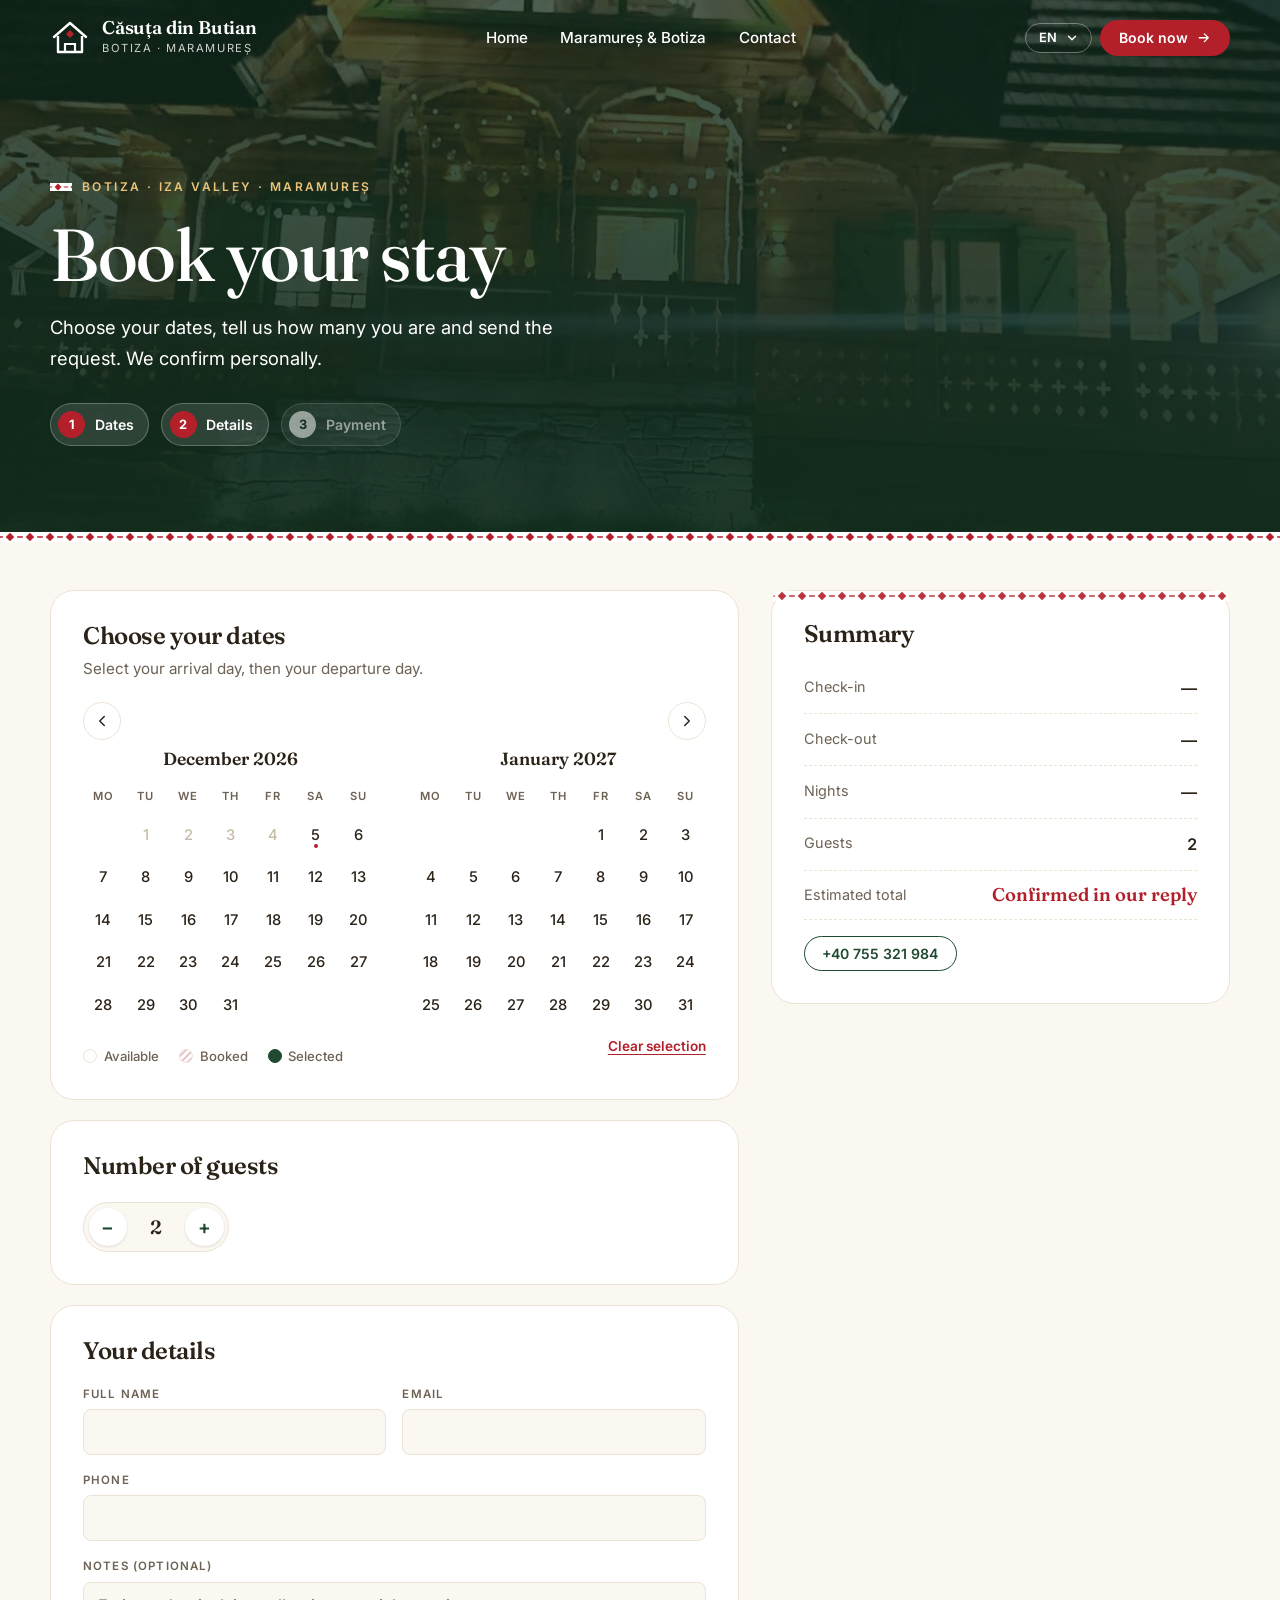
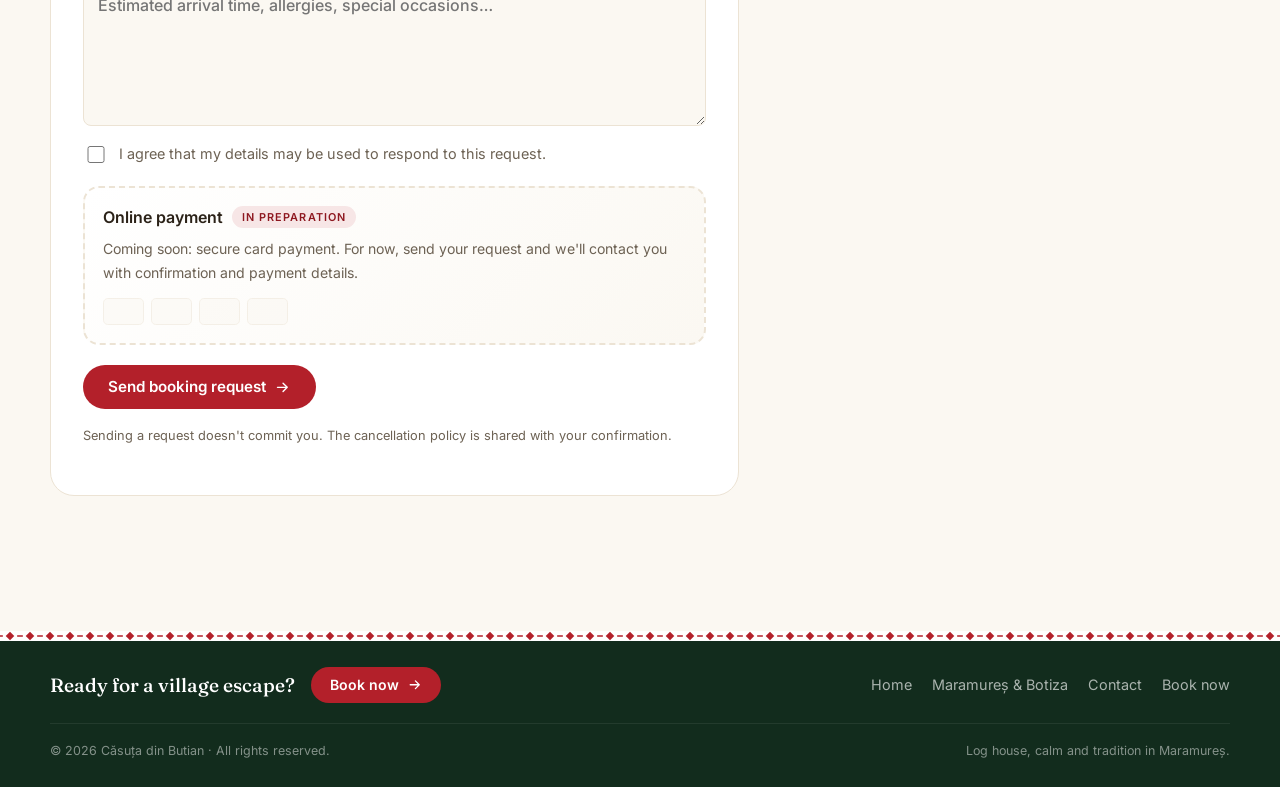
==== commit b319a901: "Rename to Căsuța din Butian and use real listing data Name, phone, WhatsApp, email, capacity (10 pla" ====
--- a/booking.html
+++ b/booking.html
@@ -3,7 +3,7 @@
 <head>
 <meta charset="utf-8">
 <meta name="viewport" content="width=device-width,initial-scale=1">
-<title data-i18n="meta.booking.title">Rezervare · Căsuța de pe Maluri</title>
+<title data-i18n="meta.booking.title">Rezervare · Căsuța din Butian</title>
 <meta name="description" data-i18n-content="meta.booking.desc" content="Alege datele și trimite cererea de rezervare.">
 <meta name="theme-color" content="#1f4a30">
 <link rel="preconnect" href="https://fonts.googleapis.com"><link rel="preconnect" href="https://fonts.gstatic.com" crossorigin>
--- a/assets/css/style.css
+++ b/assets/css/style.css
@@ -1,5 +1,5 @@
 /* ==========================================================================
-   Căsuța de pe Maluri — design system
+   Căsuța din Butian — design system
    Perceptual: warm timber, shutter-green, cream; red + white only as subtle
    folk-embroidery details (thin bands, small accents). Spacing follows a
    4px scale (Tailwind-compatible). Motion is restrained and respects
